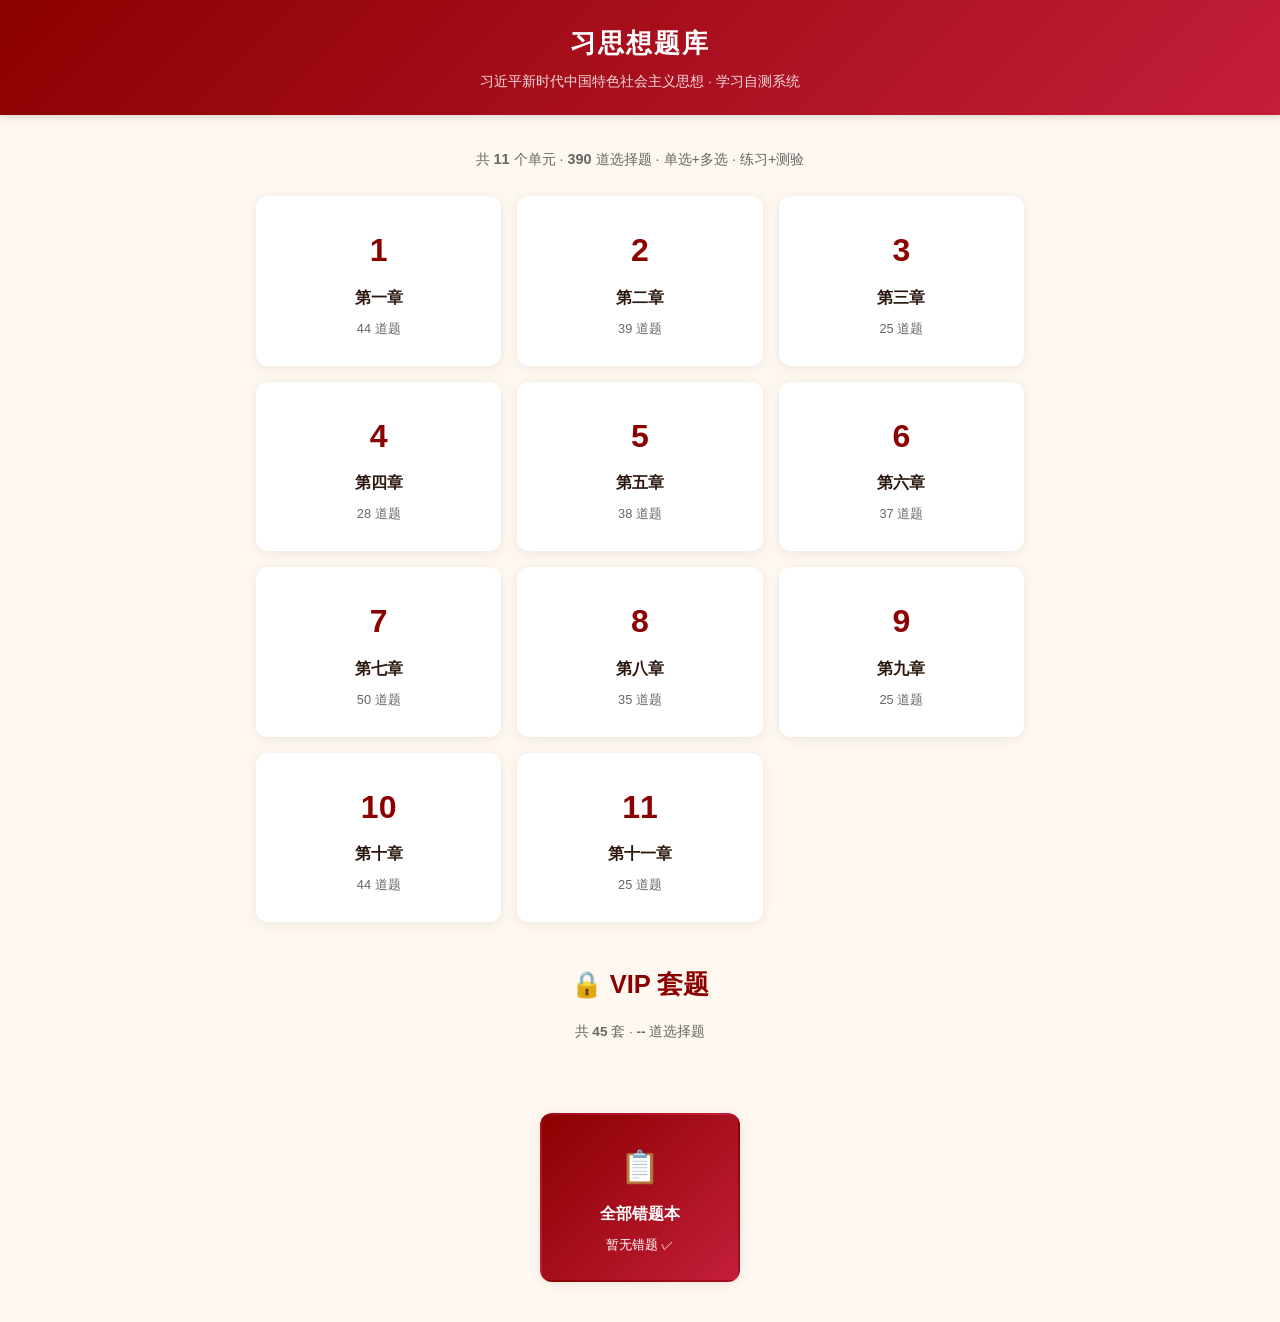
==== index.html @ fc0b1dd2 "添加VIP套题入口、首页跳转、VIP样式" ====
<!DOCTYPE html>
<html lang="zh-CN">
<head>
<meta charset="UTF-8">
<meta http-equiv="refresh" content="0; url=题库.html">
<title>习思想题库</title>
</head>
<body>
<p>正在跳转... <a href="题库.html">点击进入题库</a></p>
</body>
</html>
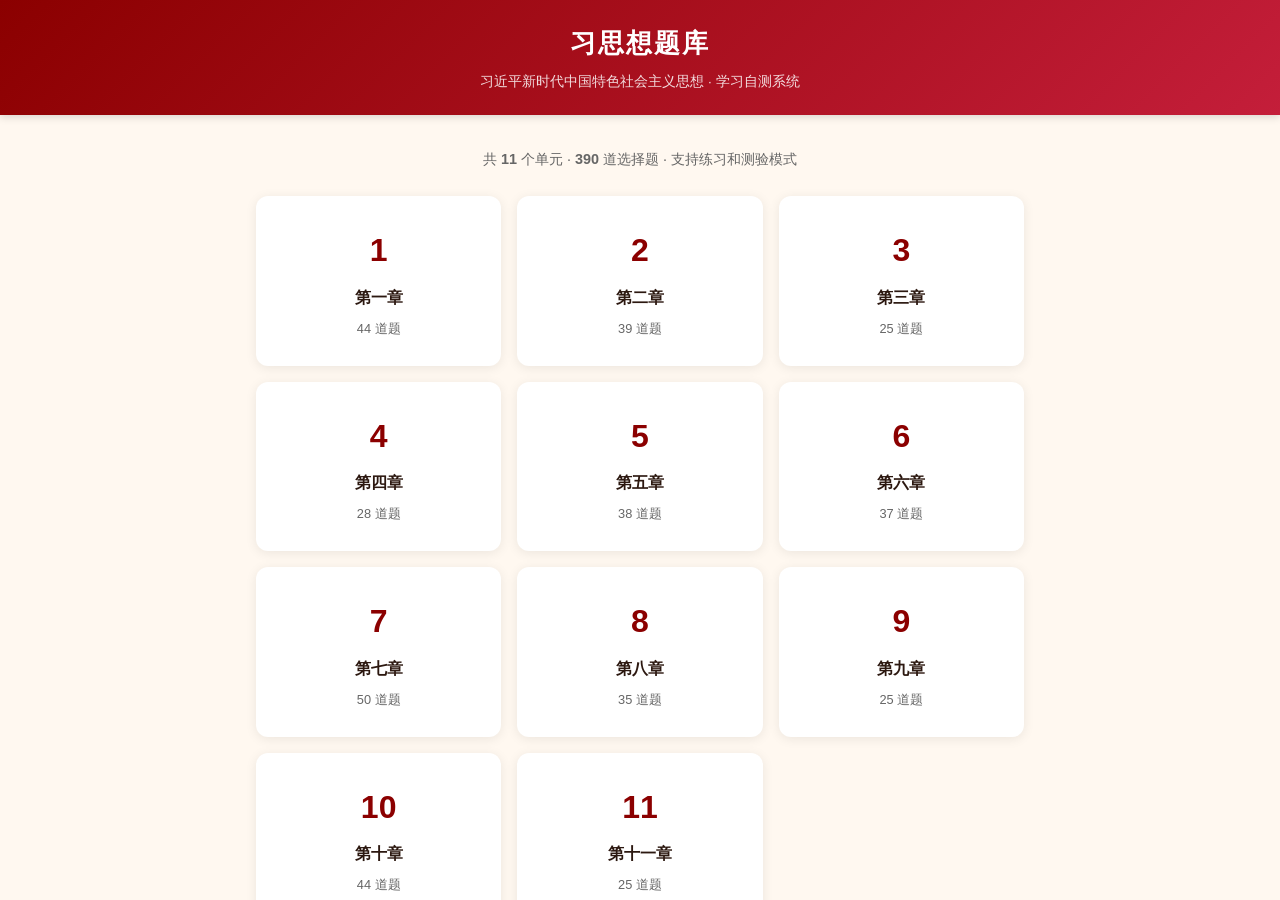
==== commit e14dd638: "修复根目录index.html重定向到题库/index.html" ====
--- a/index.html
+++ b/index.html
@@ -2,10 +2,10 @@
 <html lang="zh-CN">
 <head>
 <meta charset="UTF-8">
-<meta http-equiv="refresh" content="0; url=题库.html">
+<meta http-equiv="refresh" content="0; url=题库/index.html">
 <title>习思想题库</title>
 </head>
 <body>
-<p>正在跳转... <a href="题库.html">点击进入题库</a></p>
+<p>正在跳转... <a href="题库/index.html">点击进入题库</a></p>
 </body>
 </html>
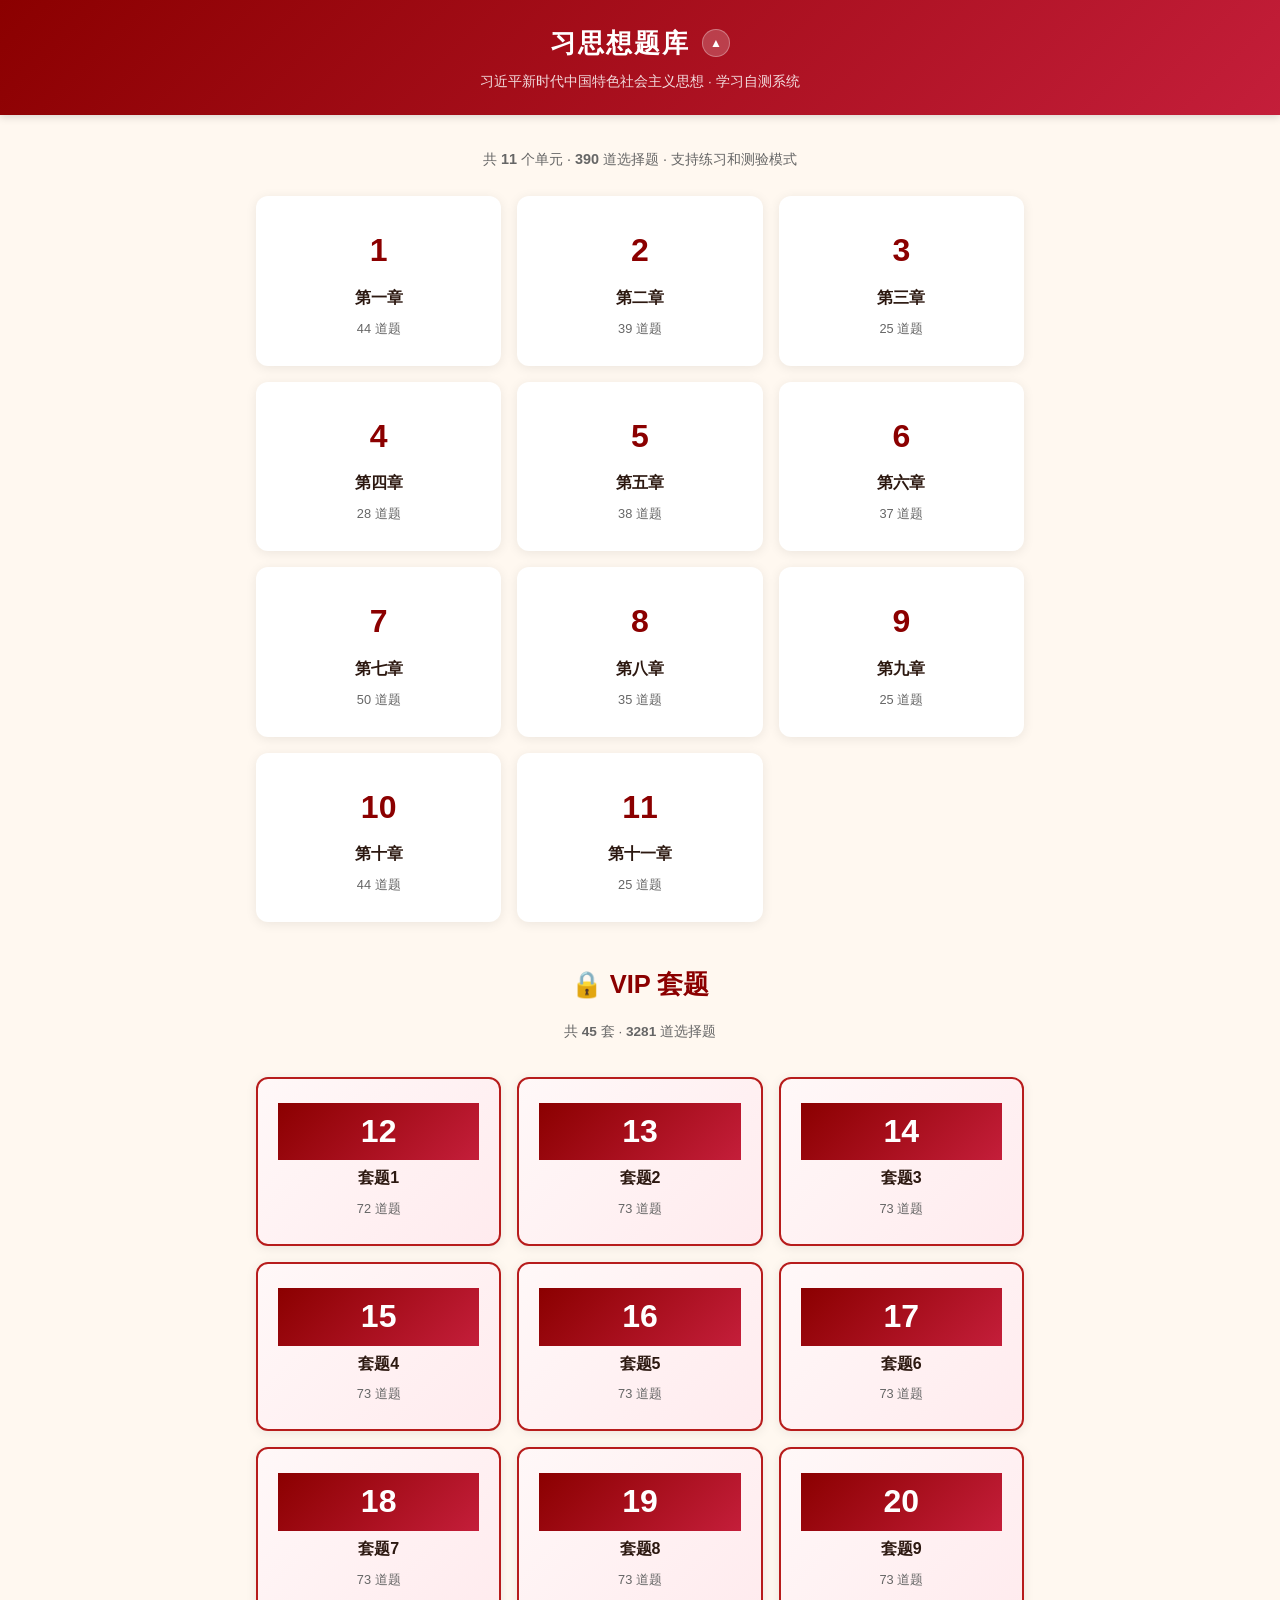
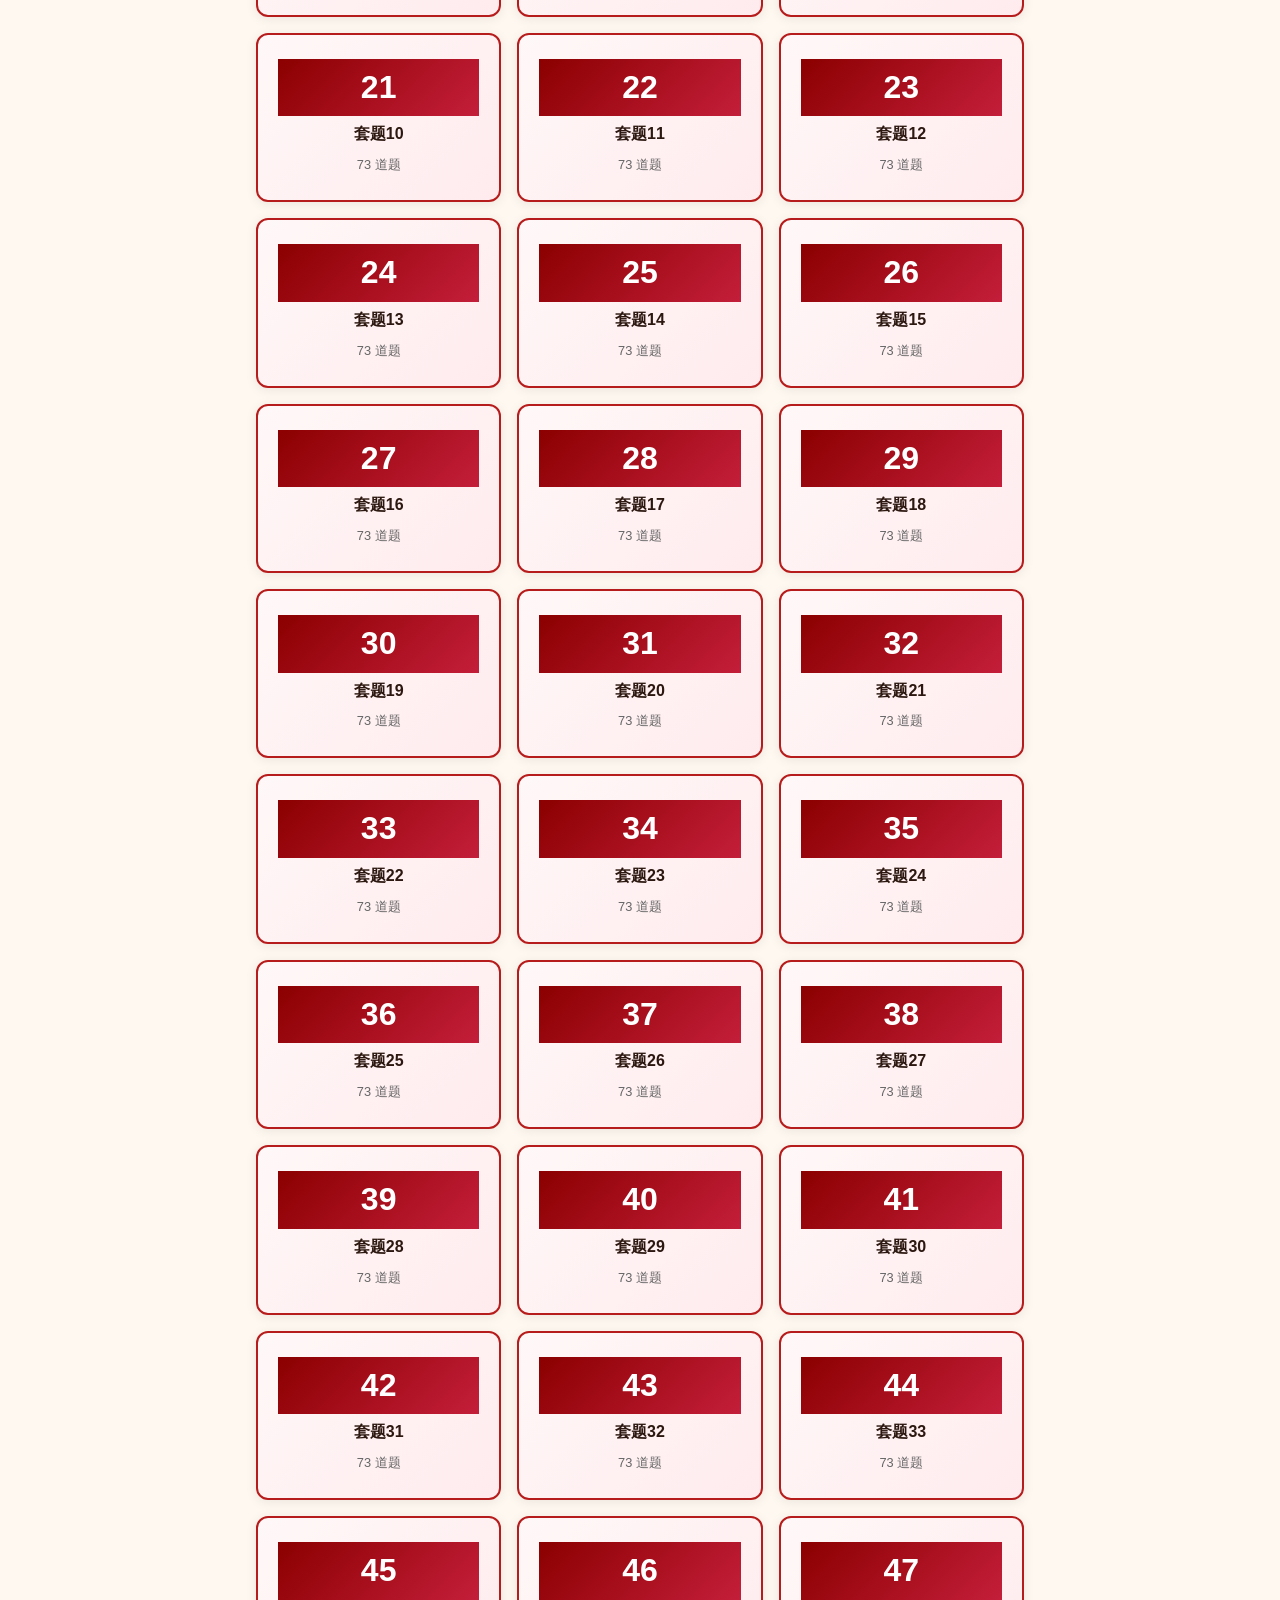
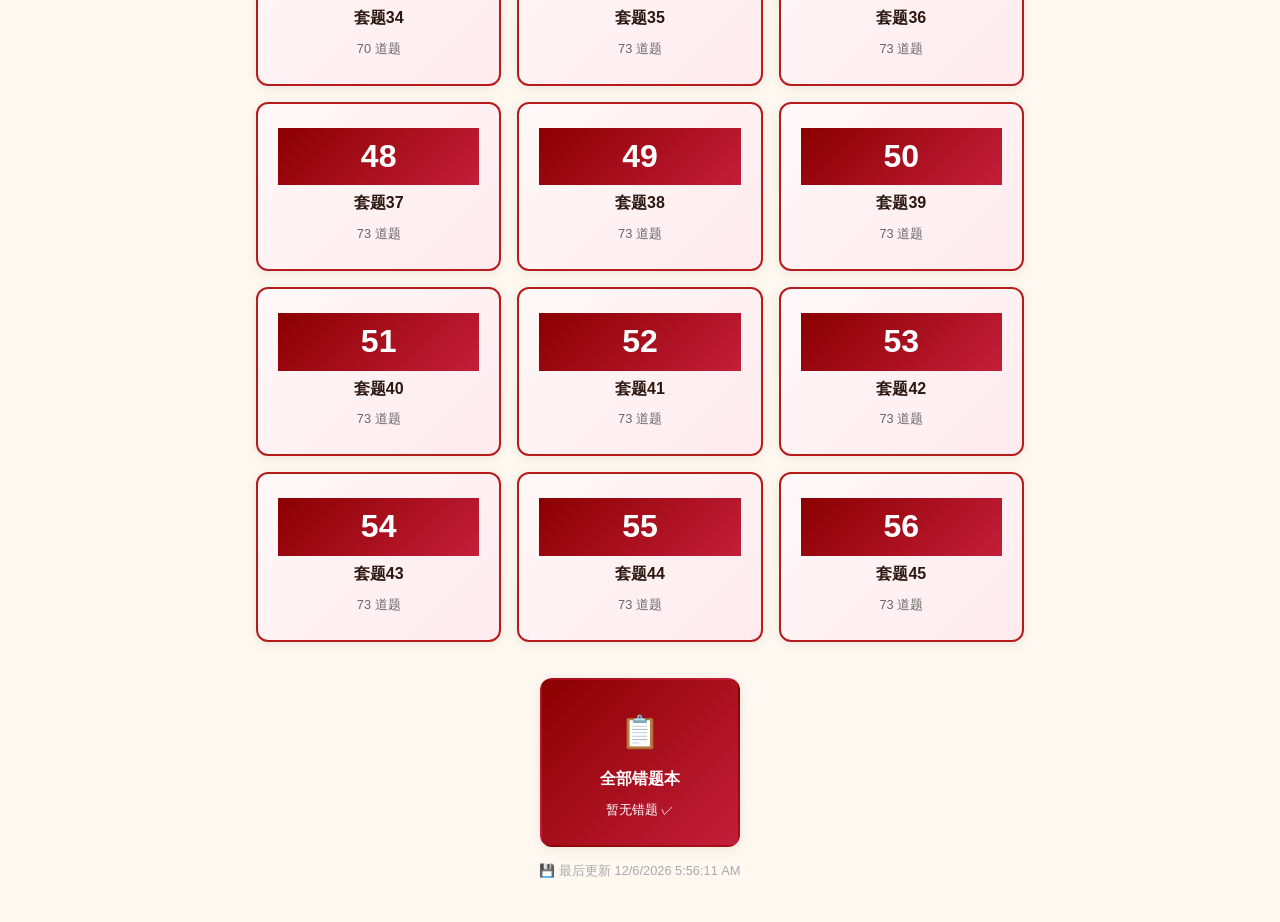
==== commit f6697a55: "架构升级: 统一目录结构,消除代码重复,修复错题本记忆问题 Phase 0 - 紧急Bug修复: - 多选题在错题复习中无法提交 (新增提交按钮+Enter键支持) - localStorage损坏时" ====
--- a/index.html
+++ b/index.html
@@ -2,10 +2,144 @@
 <html lang="zh-CN">
 <head>
 <meta charset="UTF-8">
-<meta http-equiv="refresh" content="0; url=题库/index.html">
+<meta name="viewport" content="width=device-width, initial-scale=1.0">
 <title>习思想题库</title>
+<link rel="stylesheet" href="css/style.css">
 </head>
 <body>
-<p>正在跳转... <a href="题库/index.html">点击进入题库</a></p>
+
+<header class="app-header" id="app-header">
+  <div class="header-content">
+    <h1>习思想题库</h1>
+    <button class="header-toggle" onclick="toggleHeader()" title="收缩标题栏">▲</button>
+  </div>
+  <div class="subtitle">习近平新时代中国特色社会主义思想 · 学习自测系统</div>
+</header>
+
+<div class="container">
+  <div style="text-align:center;padding:12px 0 4px;color:#666;font-size:0.9rem">
+    共 <strong>11</strong> 个单元 · <strong id="total-count">--</strong> 道选择题 · 支持练习和测验模式
+  </div>
+
+  <div class="unit-grid" id="unit-grid"></div>
+
+  <div style="text-align:center;margin-top:20px" id="vip-section">
+    <h2 style="color:#8B0000;margin-bottom:12px">🔒 VIP 套题</h2>
+    <div style="color:#666;font-size:0.85rem;margin-bottom:12px">共 <strong>45</strong> 套 · <strong id="vip-total-count">--</strong> 道选择题</div>
+    <div class="unit-grid" id="vip-grid"></div>
+  </div>
+
+  <div style="text-align:center;margin-top:16px">
+    <a href="wrong-book.html?unit=all" class="unit-card special" style="display:inline-block;min-width:200px">
+      <div class="unit-num">📋</div>
+      <div class="unit-title">全部错题本</div>
+      <div class="unit-count" id="wrong-count">查看所有单元的错题</div>
+    </a>
+  </div>
+
+  <div style="text-align:center;margin-top:12px;font-size:0.8rem;color:#aaa" id="storage-stats"></div>
+</div>
+
+<script src="js/data.js"></script>
+<script src="js/lib.js"></script>
+<script src="js/storage.js"></script>
+<script src="js/app.js"></script>
+<script src="js/vip_data.js"></script>
+<script>
+function toggleHeader() {
+  const header = document.getElementById('app-header');
+  header.classList.toggle('collapsed');
+}
+
+// Count total questions
+let total = 0;
+UNITS.forEach(u => total += u.questions.length);
+$('#total-count').textContent = total;
+
+// Render unit cards
+const grid = $('#unit-grid');
+UNITS.forEach(unit => {
+  const card = document.createElement('a');
+  card.className = 'unit-card';
+  card.href = 'unit.html?unit=' + unit.id;
+  const progress = loadUnitProgress(unit.id);
+  let progressHTML = '';
+  if (progress && progress.userAnswers && Object.keys(progress.userAnswers).length > 0) {
+    const answeredCount = Object.keys(progress.submittedQuestions || {}).length;
+    const totalCount = unit.questions.length;
+    const modeLabel = progress.mode === 'test' ? '测验中' : progress.mode === 'wrong' ? '错题复习中' : '练习中';
+    progressHTML = `<div class="unit-progress">📌 ${modeLabel} · 已答${answeredCount}/${totalCount}题</div>`;
+  }
+  card.innerHTML = `
+    <div class="unit-num">${unit.id}</div>
+    <div class="unit-title">${unit.name}</div>
+    <div class="unit-count">${unit.questions.length} 道题${progressHTML}</div>
+  `;
+  grid.appendChild(card);
+});
+
+// Render VIP cards
+if (typeof VIP_UNITS !== 'undefined' && VIP_UNITS.length > 0) {
+  let vipTotal = 0;
+  VIP_UNITS.forEach(u => vipTotal += u.questions.length);
+  $('#vip-total-count').textContent = vipTotal;
+
+  const vipGrid = $('#vip-grid');
+  VIP_UNITS.forEach(unit => {
+    const card = document.createElement('a');
+    card.className = 'unit-card vip-card';
+    if (isVipUnlocked()) {
+      card.href = 'unit.html?unit=' + unit.id;
+    } else {
+      card.style.cursor = 'pointer';
+      card.addEventListener('click', function(e) {
+        e.preventDefault();
+        promptVipPassword(function() {
+          window.location.href = 'unit.html?unit=' + unit.id;
+        });
+      });
+    }
+    const progress = loadUnitProgress(unit.id);
+    let progressHTML = '';
+    if (progress && progress.userAnswers && Object.keys(progress.userAnswers).length > 0) {
+      const answeredCount = Object.keys(progress.submittedQuestions || {}).length;
+      const totalCount = unit.questions.length;
+      const modeLabel = progress.mode === 'test' ? '测验中' : progress.mode === 'wrong' ? '错题复习中' : '练习中';
+      progressHTML = `<div class="unit-progress">📌 ${modeLabel} · 已答${answeredCount}/${totalCount}题</div>`;
+    }
+    card.innerHTML = `
+      <div class="unit-num vip-num">${unit.id}</div>
+      <div class="unit-title">${unit.name}</div>
+      <div class="unit-count">${unit.questions.length} 道题${progressHTML}</div>
+    `;
+    vipGrid.appendChild(card);
+  });
+}
+
+// Update wrong count
+const allWrong = getAllWrongQuestions();
+const wc = $('#wrong-count');
+if (allWrong.length > 0) {
+  wc.textContent = allWrong.length + ' 道错题待复习';
+  wc.style.color = '#ff6b6b';
+} else {
+  wc.textContent = '暂无错题 ✓';
+}
+
+// Storage stats
+try {
+  var stats = getStorageStats();
+  var parts = [];
+  if (stats.wrongBookCount > 0) parts.push('📌 错题 ' + stats.wrongBookCount + ' 道');
+  if (stats.testHistoryUnits > 0) parts.push('📊 测验记录 ' + stats.testHistoryUnits + ' 单元');
+  if (stats.lastModified) {
+    var d = new Date(stats.lastModified);
+    parts.push('💾 最后更新 ' + d.toLocaleDateString() + ' ' + d.toLocaleTimeString());
+  }
+  var statsEl = $('#storage-stats');
+  if (statsEl && parts.length > 0) statsEl.textContent = parts.join(' · ');
+} catch(e) {}
+</script>
+
 </body>
 </html>
--- a/css/style.css
+++ b/css/style.css
@@ -0,0 +1,783 @@
+/* === 习思想题库系统 - 全局样式 === */
+
+:root {
+  --primary: #8B0000;
+  --primary-light: #C41E3A;
+  --gold: #DAA520;
+  --gold-light: #F0E68C;
+  --bg: #FFF8F0;
+  --card-bg: #FFFFFF;
+  --text: #2C1810;
+  --text-light: #666;
+  --border: #E0D5C1;
+  --success: #2E7D32;
+  --error: #C62828;
+  --shadow: 0 2px 12px rgba(0,0,0,0.08);
+  --radius: 12px;
+}
+
+* { margin: 0; padding: 0; box-sizing: border-box; }
+
+body {
+  font-family: "Microsoft YaHei", "PingFang SC", "Hiragino Sans GB", "Noto Sans SC", sans-serif;
+  background: var(--bg);
+  color: var(--text);
+  min-height: 100vh;
+  line-height: 1.8;
+  font-size: 17px;
+}
+
+/* === Header === */
+.app-header {
+  background: linear-gradient(135deg, var(--primary), var(--primary-light));
+  color: #fff;
+  padding: 20px 0;
+  text-align: center;
+  box-shadow: 0 2px 8px rgba(0,0,0,0.15);
+  position: sticky;
+  top: 0;
+  z-index: 100;
+}
+
+.app-header h1 {
+  font-size: 1.6rem;
+  font-weight: 700;
+  letter-spacing: 2px;
+}
+
+.app-header .subtitle {
+  font-size: 0.85rem;
+  opacity: 0.85;
+  margin-top: 4px;
+}
+
+.header-content {
+  display: flex;
+  align-items: center;
+  justify-content: center;
+  gap: 12px;
+  padding: 0 16px;
+}
+
+.header-toggle {
+  background: rgba(255,255,255,0.2);
+  border: 1px solid rgba(255,255,255,0.3);
+  color: #fff;
+  width: 28px; height: 28px;
+  border-radius: 50%;
+  cursor: pointer;
+  font-size: 0.75rem;
+  line-height: 1;
+  flex-shrink: 0;
+  transition: all 0.3s;
+}
+.header-toggle:hover { background: rgba(255,255,255,0.35); }
+
+.app-header.collapsed { padding: 6px 0; }
+.app-header.collapsed h1 { font-size: 1rem; }
+.app-header.collapsed .subtitle { display: none; }
+.app-header.collapsed .header-toggle { transform: rotate(180deg); }
+
+/* === Navigation === */
+.nav-bar {
+  display: flex;
+  align-items: center;
+  gap: 12px;
+  padding: 10px 16px;
+  background: #fff;
+  border-bottom: 1px solid var(--border);
+  position: sticky;
+  top: 76px;
+  z-index: 99;
+}
+
+.nav-bar.collapsed { display: none; }
+
+.nav-back {
+  color: var(--primary);
+  text-decoration: none;
+  font-size: 0.95rem;
+  display: flex;
+  align-items: center;
+  gap: 4px;
+  cursor: pointer;
+  border: none;
+  background: none;
+  font-family: inherit;
+}
+
+.nav-back:hover { opacity: 0.7; }
+
+/* === Container === */
+.container {
+  max-width: 800px;
+  margin: 0 auto;
+  padding: 20px 16px 40px;
+}
+
+/* === Unit Cards === */
+.unit-grid {
+  display: grid;
+  grid-template-columns: repeat(auto-fill, minmax(220px, 1fr));
+  gap: 16px;
+  padding: 20px 0;
+}
+
+.unit-card {
+  background: var(--card-bg);
+  border-radius: var(--radius);
+  padding: 24px 20px;
+  text-align: center;
+  box-shadow: var(--shadow);
+  cursor: pointer;
+  transition: transform 0.2s, box-shadow 0.2s;
+  border: 2px solid transparent;
+  text-decoration: none;
+  color: var(--text);
+  display: block;
+}
+
+.unit-card:hover {
+  transform: translateY(-3px);
+  box-shadow: 0 6px 20px rgba(0,0,0,0.12);
+  border-color: var(--primary-light);
+}
+
+.unit-card .unit-num {
+  font-size: 2rem;
+  font-weight: 700;
+  color: var(--primary);
+  margin-bottom: 4px;
+}
+
+.unit-card .unit-title {
+  font-size: 1rem;
+  font-weight: 600;
+  margin-bottom: 4px;
+}
+
+.unit-card .unit-count {
+  font-size: 0.8rem;
+  color: var(--text-light);
+}
+
+.unit-progress {
+  display: block;
+  margin-top: 6px;
+  font-size: 0.75rem;
+  color: #E65100;
+  font-weight: 600;
+}
+
+.unit-card.special {
+  background: linear-gradient(135deg, var(--primary), var(--primary-light));
+  color: #fff;
+  border-color: transparent;
+}
+
+.unit-card.special .unit-num,
+.unit-card.special .unit-title,
+.unit-card.special .unit-count {
+  color: #fff;
+}
+
+/* VIP cards */
+.unit-card.vip-card {
+  border-color: #B71C1C;
+  background: linear-gradient(135deg, #FFF8F8, #FFEBEE);
+}
+.unit-card.vip-card:hover {
+  border-color: #8B0000;
+  box-shadow: 0 4px 16px rgba(139, 0, 0, 0.15);
+}
+.unit-card .vip-num {
+  background: linear-gradient(135deg, #8B0000, #C41E3A);
+  color: #fff;
+}
+
+/* === Mode Selection === */
+.mode-select {
+  display: flex;
+  gap: 12px;
+  flex-wrap: wrap;
+  margin-bottom: 24px;
+}
+
+.mode-btn {
+  flex: 1;
+  min-width: 120px;
+  padding: 14px 20px;
+  border: 2px solid var(--border);
+  border-radius: var(--radius);
+  background: var(--card-bg);
+  font-size: 1rem;
+  font-weight: 600;
+  cursor: pointer;
+  transition: all 0.2s;
+  text-align: center;
+  font-family: inherit;
+  color: var(--text);
+}
+
+.mode-btn:hover {
+  border-color: var(--primary-light);
+  background: #FFF5F5;
+}
+
+.mode-btn.active {
+  background: var(--primary);
+  color: #fff;
+  border-color: var(--primary);
+}
+
+.mode-btn .icon { font-size: 1.4rem; display: block; margin-bottom: 4px; }
+
+/* === Question Card === */
+.question-card {
+  background: var(--card-bg);
+  border-radius: var(--radius);
+  padding: 24px;
+  margin-bottom: 16px;
+  box-shadow: var(--shadow);
+}
+
+.question-num {
+  display: inline-block;
+  background: var(--primary);
+  color: #fff;
+  padding: 4px 12px;
+  border-radius: 20px;
+  font-size: 0.85rem;
+  margin-bottom: 12px;
+}
+
+.question-text {
+  font-size: 1.1rem;
+  font-weight: 500;
+  margin-bottom: 20px;
+  line-height: 1.8;
+}
+
+/* === Options === */
+.options-list {
+  list-style: none;
+}
+
+.option-item {
+  display: flex;
+  align-items: flex-start;
+  gap: 12px;
+  padding: 14px 16px;
+  margin-bottom: 10px;
+  border: 2px solid var(--border);
+  border-radius: 10px;
+  cursor: pointer;
+  transition: all 0.2s;
+  user-select: none;
+}
+
+.option-item:hover {
+  background: #FFF5F5;
+  border-color: var(--primary-light);
+}
+
+.option-item.selected {
+  background: #FFF0F0;
+  border-color: var(--primary);
+}
+
+.option-item.correct {
+  background: #E8F5E9;
+  border-color: var(--success);
+  color: #1B5E20;
+}
+
+.option-item.wrong {
+  background: #FFEBEE;
+  border-color: var(--error);
+  color: #B71C1C;
+}
+
+.option-item.disabled {
+  pointer-events: none;
+  opacity: 0.85;
+}
+
+.option-letter {
+  width: 32px;
+  height: 32px;
+  border-radius: 50%;
+  background: #F5F5F5;
+  display: flex;
+  align-items: center;
+  justify-content: center;
+  font-weight: 700;
+  font-size: 0.9rem;
+  flex-shrink: 0;
+}
+
+.option-item.selected .option-letter { background: var(--primary); color: #fff; }
+.option-item.correct .option-letter { background: var(--success); color: #fff; }
+.option-item.wrong .option-letter { background: var(--error); color: #fff; }
+
+.option-text { flex: 1; padding-top: 4px; }
+
+/* === Feedback === */
+.feedback {
+  padding: 12px 16px;
+  border-radius: 8px;
+  margin-top: 16px;
+  font-weight: 600;
+  display: none;
+}
+
+.feedback.show { display: block; }
+
+.feedback.correct-fb {
+  background: #E8F5E9;
+  color: #2E7D32;
+  border-left: 4px solid var(--success);
+}
+
+.feedback.wrong-fb {
+  background: #FFEBEE;
+  color: #C62828;
+  border-left: 4px solid var(--error);
+}
+
+/* === Bottom Bar === */
+.bottom-bar {
+  display: flex;
+  justify-content: space-between;
+  align-items: center;
+  padding: 16px 0;
+  gap: 12px;
+}
+
+.btn {
+  display: inline-flex;
+  align-items: center;
+  justify-content: center;
+  gap: 6px;
+  padding: 12px 28px;
+  border: none;
+  border-radius: 8px;
+  font-size: 1rem;
+  font-weight: 600;
+  cursor: pointer;
+  transition: all 0.2s;
+  font-family: inherit;
+}
+
+.btn-primary {
+  background: var(--primary);
+  color: #fff;
+}
+
+.btn-primary:hover { background: var(--primary-light); }
+
+.btn-outline {
+  background: #fff;
+  color: var(--primary);
+  border: 2px solid var(--primary);
+}
+
+.btn-outline:hover { background: #FFF5F5; }
+
+.btn:disabled {
+  opacity: 0.5;
+  cursor: not-allowed;
+}
+
+/* === Progress Bar === */
+.progress-bar {
+  width: 100%;
+  height: 6px;
+  background: var(--border);
+  border-radius: 3px;
+  margin-bottom: 20px;
+  overflow: hidden;
+}
+
+.progress-fill {
+  height: 100%;
+  background: linear-gradient(90deg, var(--primary), var(--primary-light));
+  border-radius: 3px;
+  transition: width 0.3s;
+}
+
+.progress-text {
+  text-align: center;
+  font-size: 0.85rem;
+  color: var(--text-light);
+  margin-bottom: 12px;
+}
+
+/* === Result Summary === */
+.result-card {
+  background: var(--card-bg);
+  border-radius: var(--radius);
+  padding: 32px;
+  text-align: center;
+  box-shadow: var(--shadow);
+  margin-bottom: 20px;
+}
+
+.result-score {
+  font-size: 4rem;
+  font-weight: 700;
+  color: var(--primary);
+  margin: 16px 0;
+}
+
+.result-detail {
+  display: grid;
+  grid-template-columns: repeat(3, 1fr);
+  gap: 12px;
+  margin: 20px 0;
+}
+
+.result-item {
+  padding: 12px;
+  border-radius: 8px;
+  background: #F8F8F8;
+}
+
+.result-item .num {
+  font-size: 1.5rem;
+  font-weight: 700;
+}
+
+.result-item .label {
+  font-size: 0.9rem;
+  color: var(--text-light);
+}
+
+/* === Sidebar === */
+.layout {
+  display: flex;
+  gap: 20px;
+  max-width: 1100px;
+  margin: 0 auto;
+  padding: 20px 16px 40px;
+}
+
+.main-area {
+  flex: 1;
+  min-width: 0;
+}
+
+.sidebar {
+  width: 260px;
+  flex-shrink: 0;
+  position: sticky;
+  top: 140px;
+  align-self: flex-start;
+  max-height: calc(100vh - 160px);
+  overflow-y: auto;
+  background: var(--card-bg);
+  border-radius: var(--radius);
+  box-shadow: var(--shadow);
+  padding: 12px;
+  transition: width 0.3s;
+}
+
+.sidebar.collapsed {
+  width: 44px;
+  padding: 8px;
+}
+
+.sidebar-toggle {
+  display: flex;
+  align-items: center;
+  justify-content: space-between;
+  cursor: pointer;
+  padding: 4px 0 8px;
+  font-weight: 700;
+  font-size: 0.95rem;
+  color: var(--primary);
+  user-select: none;
+}
+
+.sidebar.collapsed .sidebar-label { display: none; }
+.sidebar.collapsed .sidebar-grid { display: none; }
+
+.sidebar-grid {
+  display: grid;
+  grid-template-columns: repeat(5, 1fr);
+  gap: 6px;
+}
+
+.sidebar-num {
+  aspect-ratio: 1;
+  display: flex;
+  align-items: center;
+  justify-content: center;
+  border-radius: 6px;
+  cursor: pointer;
+  font-size: 0.82rem;
+  font-weight: 600;
+  border: 2px solid var(--border);
+  transition: all 0.15s;
+  background: #fafafa;
+}
+
+.sidebar-num:hover { border-color: var(--primary-light); background: #FFF5F5; }
+.sidebar-num.current { background: var(--primary); color: #fff; border-color: var(--primary); }
+.sidebar-num.answered { background: #E8F5E9; border-color: var(--success); color: #2E7D32; }
+.sidebar-num.skipped { background: #FFF8E1; border-color: #F9A825; color: #F57F17; }
+
+.sidebar-legend {
+  display: flex;
+  gap: 12px;
+  margin-top: 8px;
+  font-size: 0.75rem;
+  flex-wrap: wrap;
+}
+
+.sidebar-legend span { display: flex; align-items: center; gap: 3px; }
+
+.legend-dot {
+  width: 12px; height: 12px; border-radius: 3px; display: inline-block;
+}
+.legend-dot.cur { background: var(--primary); }
+.legend-dot.ans { background: #E8F5E9; border: 1px solid var(--success); }
+.legend-dot.skip { background: #FFF8E1; border: 1px solid #F9A825; }
+.legend-dot.unans { background: #fafafa; border: 1px solid var(--border); }
+
+/* === Section Header in Sidebar === */
+.sidebar-section {
+  grid-column: 1 / -1;
+  font-size: 0.75rem;
+  font-weight: 700;
+  color: var(--primary);
+  padding: 8px 0 2px;
+  margin-top: 4px;
+  border-top: 1px dashed var(--border);
+  text-align: center;
+}
+
+.sidebar-section:first-child {
+  border-top: none;
+  margin-top: 0;
+}
+
+/* === Section Info Bar === */
+.section-info {
+  display: flex;
+  align-items: center;
+  gap: 8px;
+  padding: 8px 16px;
+  margin-bottom: 12px;
+  background: var(--card-bg);
+  border-radius: 8px;
+  border: 1px solid var(--border);
+  font-size: 0.85rem;
+  font-weight: 600;
+  color: var(--primary);
+}
+
+.section-info .section-dot {
+  width: 10px;
+  height: 10px;
+  border-radius: 50%;
+  background: var(--primary);
+}
+
+/* === Multi-select checkmark === */
+.option-item .checkmark {
+  width: 20px; height: 20px;
+  border: 2px solid #ccc;
+  border-radius: 4px;
+  display: flex; align-items: center; justify-content: center;
+  flex-shrink: 0;
+  transition: all 0.2s;
+  margin-right: 4px;
+}
+
+.option-item.selected .checkmark {
+  background: var(--primary);
+  border-color: var(--primary);
+}
+
+.option-item.selected .checkmark::after {
+  content: '✓';
+  color: #fff;
+  font-size: 0.8rem;
+  font-weight: 700;
+}
+
+.option-item.correct .checkmark {
+  background: var(--success);
+  border-color: var(--success);
+}
+
+.option-item.correct .checkmark::after {
+  content: '✓';
+  color: #fff;
+  font-size: 0.8rem;
+}
+
+.option-item.wrong .checkmark {
+  background: var(--error);
+  border-color: var(--error);
+}
+
+/* === Question type badge === */
+.type-badge {
+  display: inline-block;
+  padding: 2px 10px;
+  border-radius: 12px;
+  font-size: 0.8rem;
+  font-weight: 600;
+  margin-left: 8px;
+}
+
+.type-badge.single { background: #E3F2FD; color: #1565C0; }
+.type-badge.multi { background: #FCE4EC; color: #C62828; }
+.type-badge.judge { background: #E8F5E9; color: #2E7D32; }
+
+/* === Sidebar responsive === */
+@media (max-width: 768px) {
+  .layout { flex-direction: column; }
+  .sidebar {
+    position: static;
+    width: 100% !important;
+    max-height: none;
+    order: -1;
+  }
+  .sidebar-grid { grid-template-columns: repeat(8, 1fr); }
+  .sidebar.collapsed .sidebar-grid { display: grid; }
+}
+
+/* === Wrong Book === */
+.wrong-list {
+  list-style: none;
+}
+
+.wrong-item {
+  background: var(--card-bg);
+  border-radius: var(--radius);
+  padding: 16px 20px;
+  margin-bottom: 10px;
+  box-shadow: var(--shadow);
+  cursor: pointer;
+  transition: all 0.2s;
+  display: flex;
+  align-items: center;
+  gap: 12px;
+}
+
+.wrong-item:hover {
+  background: #FFF5F5;
+  transform: translateX(4px);
+}
+
+.wrong-item .w-icon {
+  font-size: 1.5rem;
+  flex-shrink: 0;
+}
+
+.wrong-item .w-info {
+  flex: 1;
+  min-width: 0;
+}
+
+.wrong-item .w-title {
+  font-weight: 500;
+  white-space: nowrap;
+  overflow: hidden;
+  text-overflow: ellipsis;
+}
+
+.wrong-item .w-meta {
+  font-size: 0.8rem;
+  color: var(--text-light);
+  margin-top: 2px;
+}
+
+.wrong-item .w-count {
+  background: var(--error);
+  color: #fff;
+  padding: 4px 10px;
+  border-radius: 20px;
+  font-size: 0.8rem;
+  font-weight: 600;
+}
+
+/* === Empty State === */
+.empty-state {
+  text-align: center;
+  padding: 60px 20px;
+  color: var(--text-light);
+}
+
+.empty-state .icon { font-size: 4rem; margin-bottom: 16px; }
+
+.empty-state p { font-size: 1rem; }
+
+/* === Score Badge === */
+.score-badge {
+  display: inline-flex;
+  align-items: center;
+  gap: 6px;
+  padding: 8px 16px;
+  border-radius: 20px;
+  font-weight: 700;
+  font-size: 0.95rem;
+}
+
+.score-badge.excellent { background: #E8F5E9; color: #2E7D32; }
+.score-badge.good { background: #FFF3E0; color: #E65100; }
+.score-badge.poor { background: #FFEBEE; color: #C62828; }
+
+/* === Review Mode === */
+.review-header {
+  display: flex;
+  justify-content: space-between;
+  align-items: center;
+  margin-bottom: 20px;
+  flex-wrap: wrap;
+  gap: 10px;
+}
+
+.btn-sm {
+  padding: 8px 16px;
+  font-size: 0.85rem;
+  border-radius: 6px;
+}
+
+.btn-danger {
+  background: var(--error);
+  color: #fff;
+}
+
+.btn-danger:hover { opacity: 0.85; }
+
+/* === Timer === */
+.timer {
+  font-size: 1.2rem;
+  font-weight: 700;
+  color: var(--primary);
+  display: flex;
+  align-items: center;
+  gap: 6px;
+}
+
+/* === Responsive === */
+@media (max-width: 600px) {
+  .container { padding: 12px 10px 30px; }
+  .unit-grid { grid-template-columns: repeat(2, 1fr); gap: 10px; }
+  .unit-card { padding: 16px 12px; }
+  .unit-card .unit-num { font-size: 1.5rem; }
+  .question-card { padding: 16px; }
+  .question-text { font-size: 1rem; }
+  .mode-btn { padding: 10px 14px; font-size: 0.9rem; }
+  .result-detail { grid-template-columns: 1fr; }
+  .app-header h1 { font-size: 1.3rem; }
+}
+
+@media print {
+  .app-header, .nav-bar, .bottom-bar, .mode-select { display: none; }
+  .question-card { break-inside: avoid; box-shadow: none; border: 1px solid #ddd; }
+}
